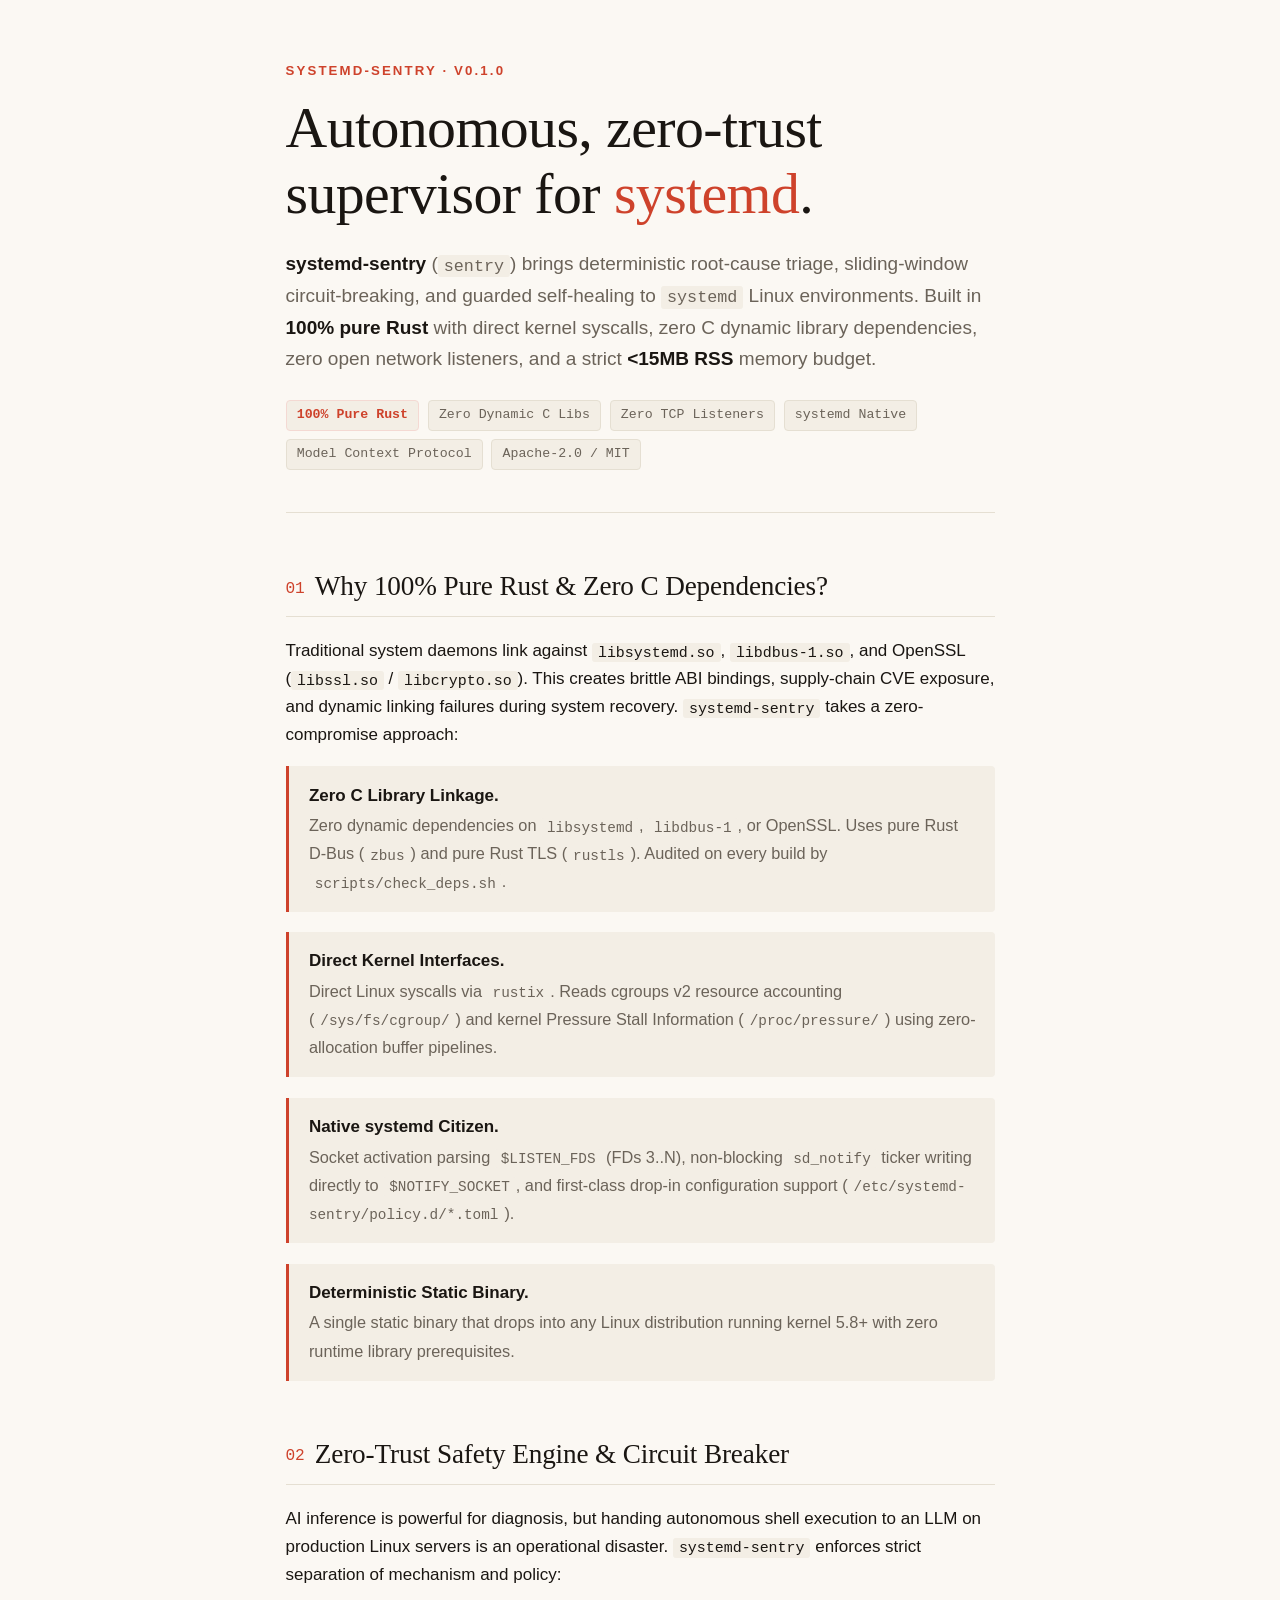
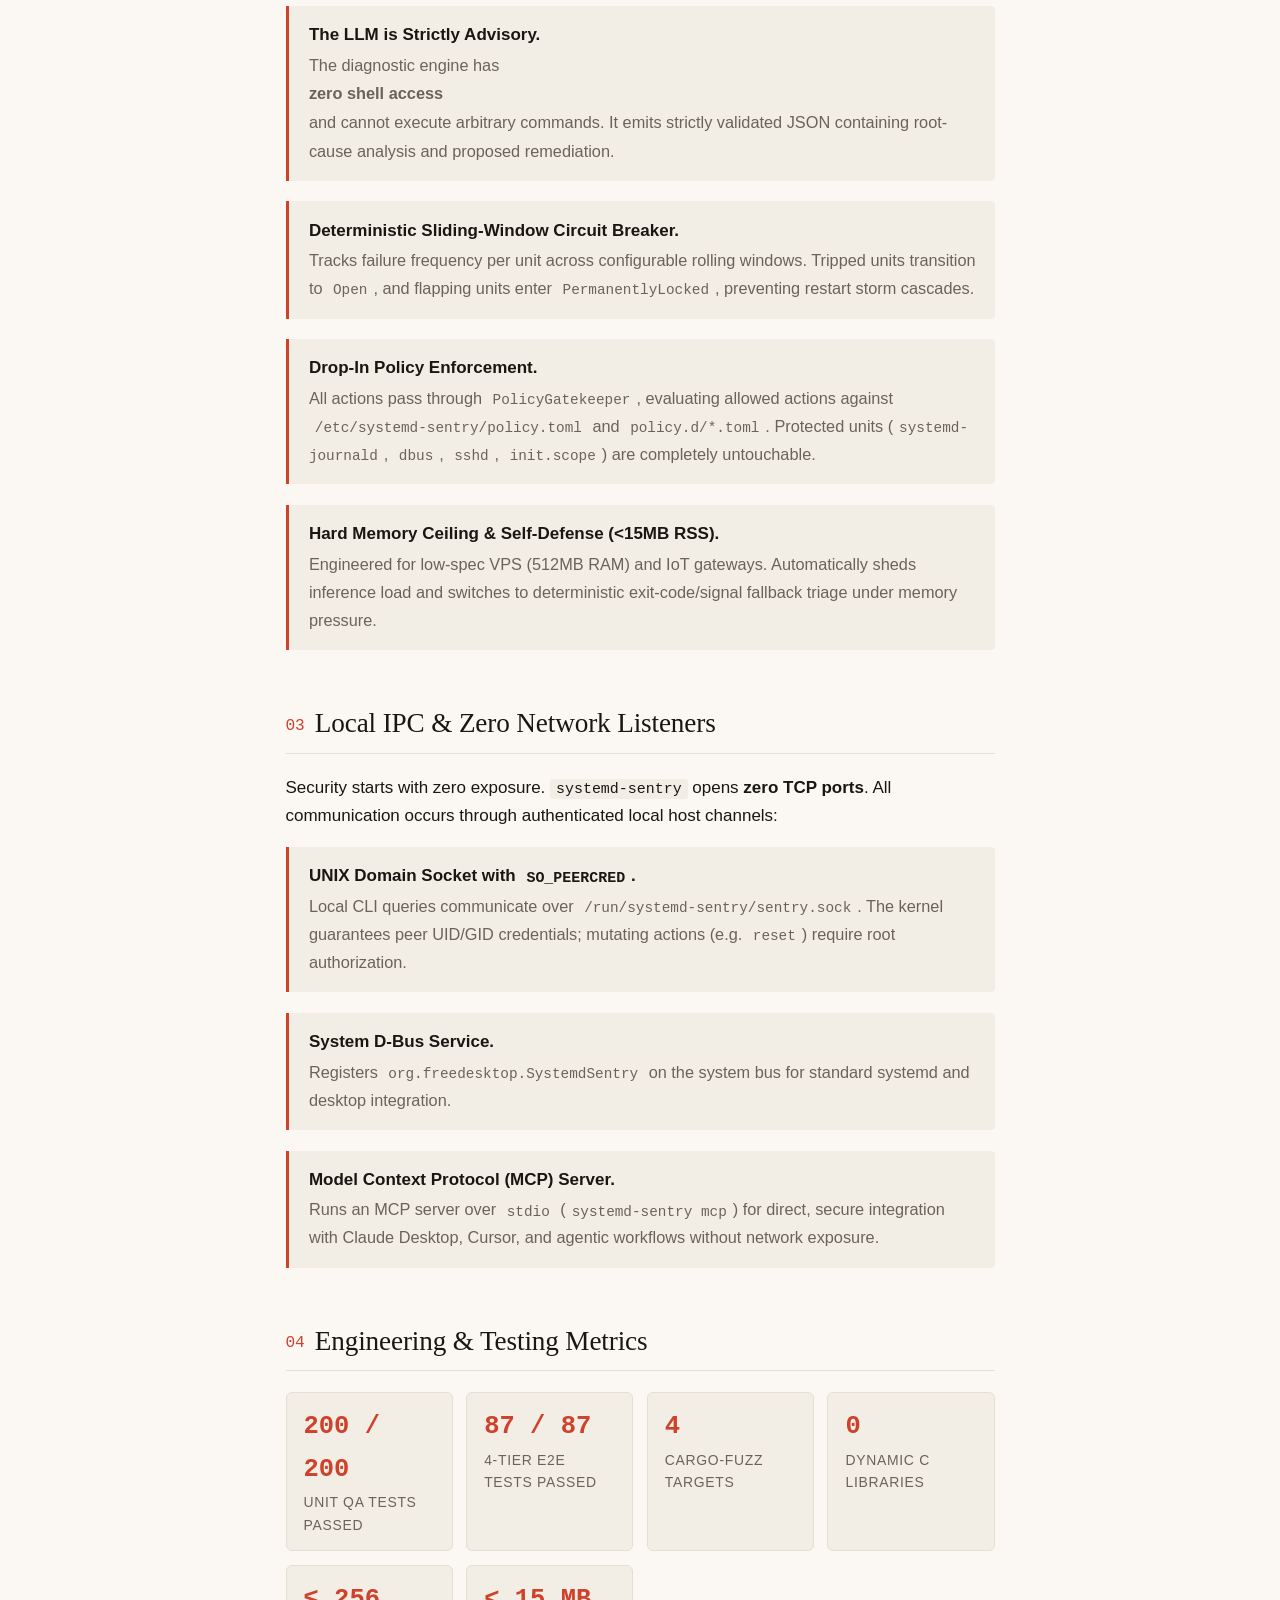
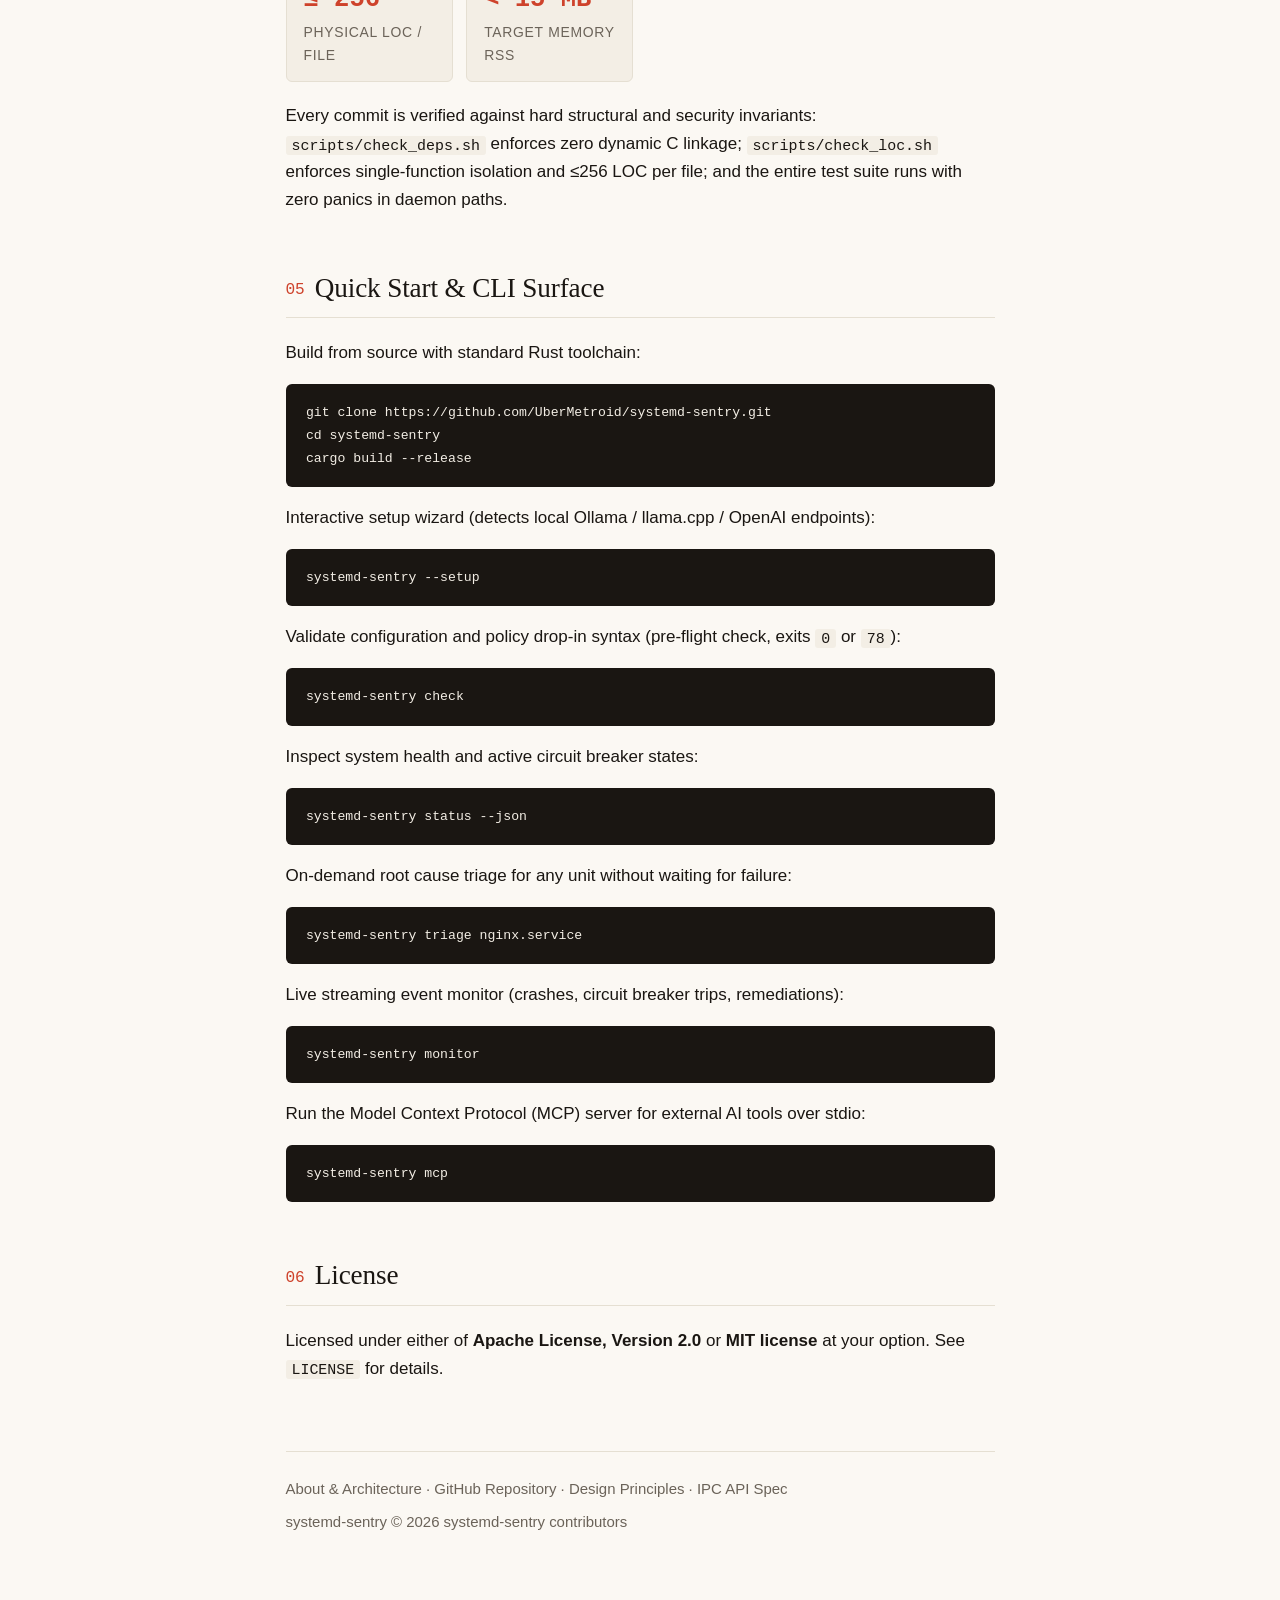
==== site/index.html @ e68948fe "feat(site,safety): build GitHub Pages website, safety engine, and drop-in policy system" ====
<!DOCTYPE html>
<html lang="en">
<head>
  <meta charset="UTF-8">
  <meta name="viewport" content="width=device-width, initial-scale=1">
  <title>systemd-sentry — autonomous zero-trust supervisor for systemd</title>
  <meta name="description" content="Autonomous, zero-trust system supervisor written in 100% pure Rust for systemd-managed Linux environments. Deterministic circuit-breaking, root-cause triage, and guarded self-healing.">
  <link rel="stylesheet" href="style.css">
  <link rel="icon" type="image/svg+xml" href="favicon.svg">
</head>
<body>
  <div class="wrap">

    <header class="hero">
      <p class="eyebrow">systemd-sentry · v0.1.0</p>
      <h1>Autonomous, zero-trust supervisor for <span class="accent">systemd</span>.</h1>
      <p class="lede">
        <strong>systemd-sentry</strong> (<code>sentry</code>) brings deterministic root-cause
        triage, sliding-window circuit-breaking, and guarded self-healing to <code>systemd</code>
        Linux environments. Built in <strong>100% pure Rust</strong> with direct kernel syscalls,
        zero C dynamic library dependencies, zero open network listeners, and a strict
        <strong>&lt;15MB RSS</strong> memory budget.
      </p>
      <div class="badge-bar">
        <span class="highlight">100% Pure Rust</span>
        <span>Zero Dynamic C Libs</span>
        <span>Zero TCP Listeners</span>
        <span>systemd Native</span>
        <span>Model Context Protocol</span>
        <span>Apache-2.0 / MIT</span>
      </div>
    </header>

    <section>
      <h2><span class="num">01</span>Why 100% Pure Rust & Zero C Dependencies?</h2>
      <p>
        Traditional system daemons link against <code>libsystemd.so</code>, <code>libdbus-1.so</code>,
        and OpenSSL (<code>libssl.so</code> / <code>libcrypto.so</code>). This creates brittle ABI bindings,
        supply-chain CVE exposure, and dynamic linking failures during system recovery.
        <code>systemd-sentry</code> takes a zero-compromise approach:
      </p>
      <ul class="benefits">
        <li>
          <strong>Zero C Library Linkage.</strong>
          <span>Zero dynamic dependencies on <code>libsystemd</code>, <code>libdbus-1</code>,
          or OpenSSL. Uses pure Rust D-Bus (<code>zbus</code>) and pure Rust TLS
          (<code>rustls</code>). Audited on every build by <code>scripts/check_deps.sh</code>.</span>
        </li>
        <li>
          <strong>Direct Kernel Interfaces.</strong>
          <span>Direct Linux syscalls via <code>rustix</code>. Reads cgroups v2 resource accounting
          (<code>/sys/fs/cgroup/</code>) and kernel Pressure Stall Information (<code>/proc/pressure/</code>)
          using zero-allocation buffer pipelines.</span>
        </li>
        <li>
          <strong>Native systemd Citizen.</strong>
          <span>Socket activation parsing <code>$LISTEN_FDS</code> (FDs 3..N), non-blocking
          <code>sd_notify</code> ticker writing directly to <code>$NOTIFY_SOCKET</code>, and
          first-class drop-in configuration support (<code>/etc/systemd-sentry/policy.d/*.toml</code>).</span>
        </li>
        <li>
          <strong>Deterministic Static Binary.</strong>
          <span>A single static binary that drops into any Linux distribution running kernel 5.8+
          with zero runtime library prerequisites.</span>
        </li>
      </ul>
    </section>

    <section>
      <h2><span class="num">02</span>Zero-Trust Safety Engine & Circuit Breaker</h2>
      <p>
        AI inference is powerful for diagnosis, but handing autonomous shell execution to an LLM
        on production Linux servers is an operational disaster. <code>systemd-sentry</code> enforces
        strict separation of mechanism and policy:
      </p>
      <ul class="benefits">
        <li>
          <strong>The LLM is Strictly Advisory.</strong>
          <span>The diagnostic engine has <strong>zero shell access</strong> and cannot execute arbitrary
          commands. It emits strictly validated JSON containing root-cause analysis and proposed remediation.</span>
        </li>
        <li>
          <strong>Deterministic Sliding-Window Circuit Breaker.</strong>
          <span>Tracks failure frequency per unit across configurable rolling windows. Tripped units
          transition to <code>Open</code>, and flapping units enter <code>PermanentlyLocked</code>,
          preventing restart storm cascades.</span>
        </li>
        <li>
          <strong>Drop-In Policy Enforcement.</strong>
          <span>All actions pass through <code>PolicyGatekeeper</code>, evaluating allowed actions against
          <code>/etc/systemd-sentry/policy.toml</code> and <code>policy.d/*.toml</code>. Protected units
          (<code>systemd-journald</code>, <code>dbus</code>, <code>sshd</code>, <code>init.scope</code>)
          are completely untouchable.</span>
        </li>
        <li>
          <strong>Hard Memory Ceiling &amp; Self-Defense (&lt;15MB RSS).</strong>
          <span>Engineered for low-spec VPS (512MB RAM) and IoT gateways. Automatically sheds inference
          load and switches to deterministic exit-code/signal fallback triage under memory pressure.</span>
        </li>
      </ul>
    </section>

    <section>
      <h2><span class="num">03</span>Local IPC &amp; Zero Network Listeners</h2>
      <p>
        Security starts with zero exposure. <code>systemd-sentry</code> opens <strong>zero TCP ports</strong>.
        All communication occurs through authenticated local host channels:
      </p>
      <ul class="benefits">
        <li>
          <strong>UNIX Domain Socket with <code>SO_PEERCRED</code>.</strong>
          <span>Local CLI queries communicate over <code>/run/systemd-sentry/sentry.sock</code>.
          The kernel guarantees peer UID/GID credentials; mutating actions (e.g. <code>reset</code>)
          require root authorization.</span>
        </li>
        <li>
          <strong>System D-Bus Service.</strong>
          <span>Registers <code>org.freedesktop.SystemdSentry</code> on the system bus for standard
          systemd and desktop integration.</span>
        </li>
        <li>
          <strong>Model Context Protocol (MCP) Server.</strong>
          <span>Runs an MCP server over <code>stdio</code> (<code>systemd-sentry mcp</code>) for direct,
          secure integration with Claude Desktop, Cursor, and agentic workflows without network exposure.</span>
        </li>
      </ul>
    </section>

    <section>
      <h2><span class="num">04</span>Engineering &amp; Testing Metrics</h2>
      <div class="metrics-grid">
        <div class="metric-card">
          <div class="val">200 / 200</div>
          <div class="lbl">Unit QA Tests Passed</div>
        </div>
        <div class="metric-card">
          <div class="val">87 / 87</div>
          <div class="lbl">4-Tier E2E Tests Passed</div>
        </div>
        <div class="metric-card">
          <div class="val">4</div>
          <div class="lbl">cargo-fuzz Targets</div>
        </div>
        <div class="metric-card">
          <div class="val">0</div>
          <div class="lbl">Dynamic C Libraries</div>
        </div>
        <div class="metric-card">
          <div class="val">&le; 256</div>
          <div class="lbl">Physical LOC / File</div>
        </div>
        <div class="metric-card">
          <div class="val">&lt; 15 MB</div>
          <div class="lbl">Target Memory RSS</div>
        </div>
      </div>
      <p>
        Every commit is verified against hard structural and security invariants:
        <code>scripts/check_deps.sh</code> enforces zero dynamic C linkage;
        <code>scripts/check_loc.sh</code> enforces single-function isolation and &le;256 LOC per file;
        and the entire test suite runs with zero panics in daemon paths.
      </p>
    </section>

    <section>
      <h2><span class="num">05</span>Quick Start &amp; CLI Surface</h2>
      <p>Build from source with standard Rust toolchain:</p>
<pre><code>git clone https://github.com/UberMetroid/systemd-sentry.git
cd systemd-sentry
cargo build --release</code></pre>

      <p>Interactive setup wizard (detects local Ollama / llama.cpp / OpenAI endpoints):</p>
<pre><code>systemd-sentry --setup</code></pre>

      <p>Validate configuration and policy drop-in syntax (pre-flight check, exits <code>0</code> or <code>78</code>):</p>
<pre><code>systemd-sentry check</code></pre>

      <p>Inspect system health and active circuit breaker states:</p>
<pre><code>systemd-sentry status --json</code></pre>

      <p>On-demand root cause triage for any unit without waiting for failure:</p>
<pre><code>systemd-sentry triage nginx.service</code></pre>

      <p>Live streaming event monitor (crashes, circuit breaker trips, remediations):</p>
<pre><code>systemd-sentry monitor</code></pre>

      <p>Run the Model Context Protocol (MCP) server for external AI tools over stdio:</p>
<pre><code>systemd-sentry mcp</code></pre>
    </section>

    <section>
      <h2><span class="num">06</span>License</h2>
      <p>
        Licensed under either of <strong>Apache License, Version 2.0</strong> or
        <strong>MIT license</strong> at your option. See <code>LICENSE</code> for details.
      </p>
    </section>

    <footer class="site">
      <div>
        <a href="about.html">About &amp; Architecture</a> &middot;
        <a href="https://github.com/UberMetroid/systemd-sentry">GitHub Repository</a> &middot;
        <a href="https://github.com/UberMetroid/systemd-sentry/blob/main/docs/design_principles.md">Design Principles</a> &middot;
        <a href="https://github.com/UberMetroid/systemd-sentry/blob/main/docs/ipc_api.md">IPC API Spec</a>
      </div>
      <div>systemd-sentry &copy; 2026 systemd-sentry contributors</div>
    </footer>

  </div>
</body>
</html>
---- site/style.css ----
/* systemd-sentry site stylesheet
 * Inspired by glances-rs aesthetic: cream background, crimson accent, refined typography
 */

:root {
  --bg: #fbf8f3;
  --bg-soft: #f3eee5;
  --fg: #1a1612;
  --fg-muted: #6b6359;
  --border: #e5dfd2;
  --accent: #ce422b;
  --accent-soft: #f4d9d3;
  --code-bg: #1a1612;
  --code-fg: #f3eee5;
  --link: var(--accent);
  --max-width: 760px;
  --font-serif: Georgia, "Iowan Old Style", "Palatino Linotype", Palatino, "Times New Roman", serif;
  --font-sans: -apple-system, BlinkMacSystemFont, "Segoe UI", Roboto, "Helvetica Neue", Arial, sans-serif;
  --font-mono: ui-monospace, SFMono-Regular, "SF Mono", Menlo, Consolas, "Liberation Mono", monospace;
}

*, *::before, *::after { box-sizing: border-box; }

html { font-size: 17px; }

body {
  margin: 0;
  background: var(--bg);
  color: var(--fg);
  font-family: var(--font-sans);
  line-height: 1.65;
  -webkit-font-smoothing: antialiased;
  -moz-osx-font-smoothing: grayscale;
}

.wrap {
  max-width: var(--max-width);
  margin: 0 auto;
  padding: 3.5rem 1.5rem 5rem;
}

/* ---------- Hero ---------- */
.hero {
  border-bottom: 1px solid var(--border);
  padding-bottom: 2.5rem;
  margin-bottom: 3rem;
}
.hero .eyebrow {
  font-family: var(--font-sans);
  font-size: 0.78rem;
  letter-spacing: 0.16em;
  text-transform: uppercase;
  color: var(--accent);
  margin: 0 0 0.8rem;
  font-weight: 600;
}
.hero h1 {
  font-family: var(--font-serif);
  font-weight: 400;
  font-size: clamp(2.3rem, 5.8vw, 3.4rem);
  line-height: 1.15;
  margin: 0 0 1.2rem;
  letter-spacing: -0.01em;
  color: var(--fg);
}
.hero h1 .accent { color: var(--accent); }
.hero .lede {
  font-size: 1.12rem;
  color: var(--fg-muted);
  max-width: 40em;
  margin: 0;
}
.hero .lede strong { color: var(--fg); font-weight: 600; }

/* ---------- Badges Bar ---------- */
.badge-bar {
  display: flex;
  flex-wrap: wrap;
  gap: 0.5rem;
  margin: 1.5rem 0 0;
}
.badge-bar span {
  font-family: var(--font-mono);
  font-size: 0.78rem;
  padding: 0.2rem 0.6rem;
  background: var(--bg-soft);
  border: 1px solid var(--border);
  border-radius: 4px;
  color: var(--fg-muted);
}
.badge-bar span.highlight {
  border-color: var(--accent-soft);
  color: var(--accent);
  font-weight: 600;
}

/* ---------- Sections ---------- */
section { margin-bottom: 3rem; }
section h2 {
  font-family: var(--font-serif);
  font-weight: 400;
  font-size: 1.6rem;
  letter-spacing: -0.005em;
  margin: 0 0 1.2rem;
  padding-bottom: 0.4rem;
  border-bottom: 1px solid var(--border);
}
section h2 .num {
  color: var(--accent);
  font-family: var(--font-mono);
  font-size: 0.95rem;
  margin-right: 0.6rem;
  vertical-align: 0.15em;
}

p { margin: 0 0 1rem; }
p:last-child { margin-bottom: 0; }

a {
  color: var(--link);
  text-decoration: none;
  border-bottom: 1px solid transparent;
  transition: border-color 0.15s ease;
}
a:hover { border-bottom-color: var(--accent); }

/* ---------- Benefits / Feature Grid ---------- */
.benefits {
  list-style: none;
  padding: 0;
  margin: 0;
  display: grid;
  grid-template-columns: 1fr;
  gap: 0.8rem;
}
.benefits li {
  padding: 0.9rem 1rem 0.9rem 1.2rem;
  background: var(--bg-soft);
  border-left: 3px solid var(--accent);
  border-radius: 0 4px 4px 0;
}
.benefits li strong {
  display: block;
  font-weight: 600;
  margin-bottom: 0.15rem;
}
.benefits li span {
  color: var(--fg-muted);
  font-size: 0.96rem;
}

/* ---------- Code blocks ---------- */
pre {
  background: var(--code-bg);
  color: var(--code-fg);
  padding: 1rem 1.2rem;
  border-radius: 6px;
  overflow-x: auto;
  font-family: var(--font-mono);
  font-size: 0.88rem;
  line-height: 1.55;
  margin: 0 0 1rem;
}
pre code { background: transparent; padding: 0; color: inherit; }
code {
  font-family: var(--font-mono);
  font-size: 0.88em;
  background: var(--bg-soft);
  padding: 0.1rem 0.35rem;
  border-radius: 3px;
}

/* ---------- Status & Metric Cards ---------- */
.metrics-grid {
  display: grid;
  grid-template-columns: repeat(auto-fit, minmax(160px, 1fr));
  gap: 0.8rem;
  margin: 1.2rem 0;
}
.metric-card {
  background: var(--bg-soft);
  border: 1px solid var(--border);
  padding: 0.8rem 1rem;
  border-radius: 6px;
}
.metric-card .val {
  font-family: var(--font-mono);
  font-size: 1.5rem;
  font-weight: 700;
  color: var(--accent);
}
.metric-card .lbl {
  font-size: 0.82rem;
  color: var(--fg-muted);
  text-transform: uppercase;
  letter-spacing: 0.05em;
}

/* ---------- Header & Navigation (about) ---------- */
.page-head {
  border-bottom: 1px solid var(--border);
  padding-bottom: 1.5rem;
  margin-bottom: 2.5rem;
  display: flex;
  align-items: baseline;
  justify-content: space-between;
  gap: 1rem;
  flex-wrap: wrap;
}
.page-head .back a {
  color: var(--accent);
  border-bottom: none;
  font-size: 0.88rem;
}
.page-head .back a:hover { border-bottom: 1px solid var(--accent); }
.page-head .tag {
  font-family: var(--font-mono);
  font-size: 0.78rem;
  color: var(--fg-muted);
}

h1 {
  font-family: var(--font-serif);
  font-weight: 400;
  font-size: clamp(2.1rem, 5.5vw, 3rem);
  line-height: 1.15;
  margin: 0 0 0.8rem;
}
h1 .accent { color: var(--accent); }

h3 {
  font-family: var(--font-serif);
  font-weight: 400;
  font-size: 1.25rem;
  margin: 1.8rem 0 0.8rem;
}

ul { padding-left: 1.4rem; }
li { margin-bottom: 0.4rem; }
li:last-child { margin-bottom: 0; }

/* ---------- Footer ---------- */
footer.site {
  margin-top: 4rem;
  padding-top: 1.5rem;
  border-top: 1px solid var(--border);
  font-size: 0.88rem;
  color: var(--fg-muted);
  display: flex;
  flex-wrap: wrap;
  gap: 0.5rem 1.5rem;
  justify-content: space-between;
}
footer.site a { color: var(--fg-muted); }
footer.site a:hover { color: var(--accent); border-bottom-color: var(--accent); }

@media (max-width: 540px) {
  html { font-size: 16px; }
  .wrap { padding: 2.5rem 1.1rem 3.5rem; }
  .hero h1 { font-size: 2.1rem; }
}
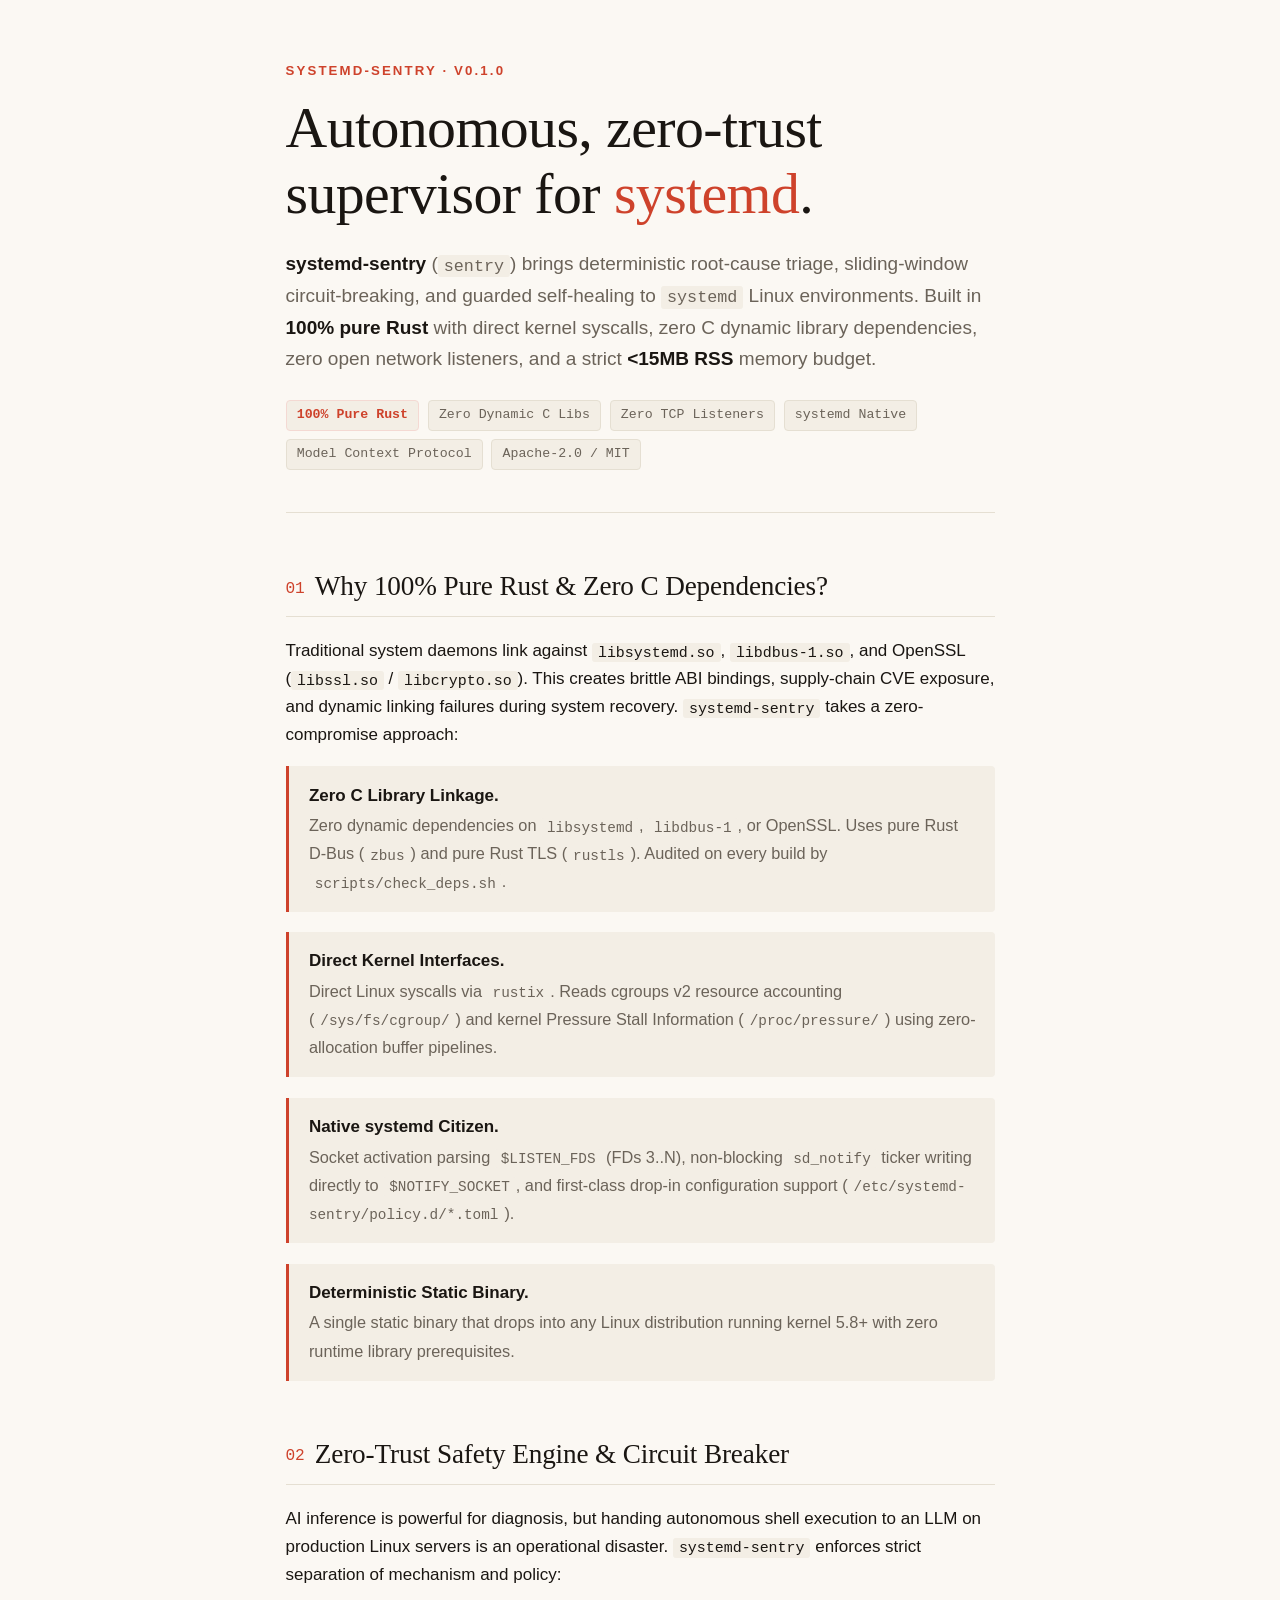
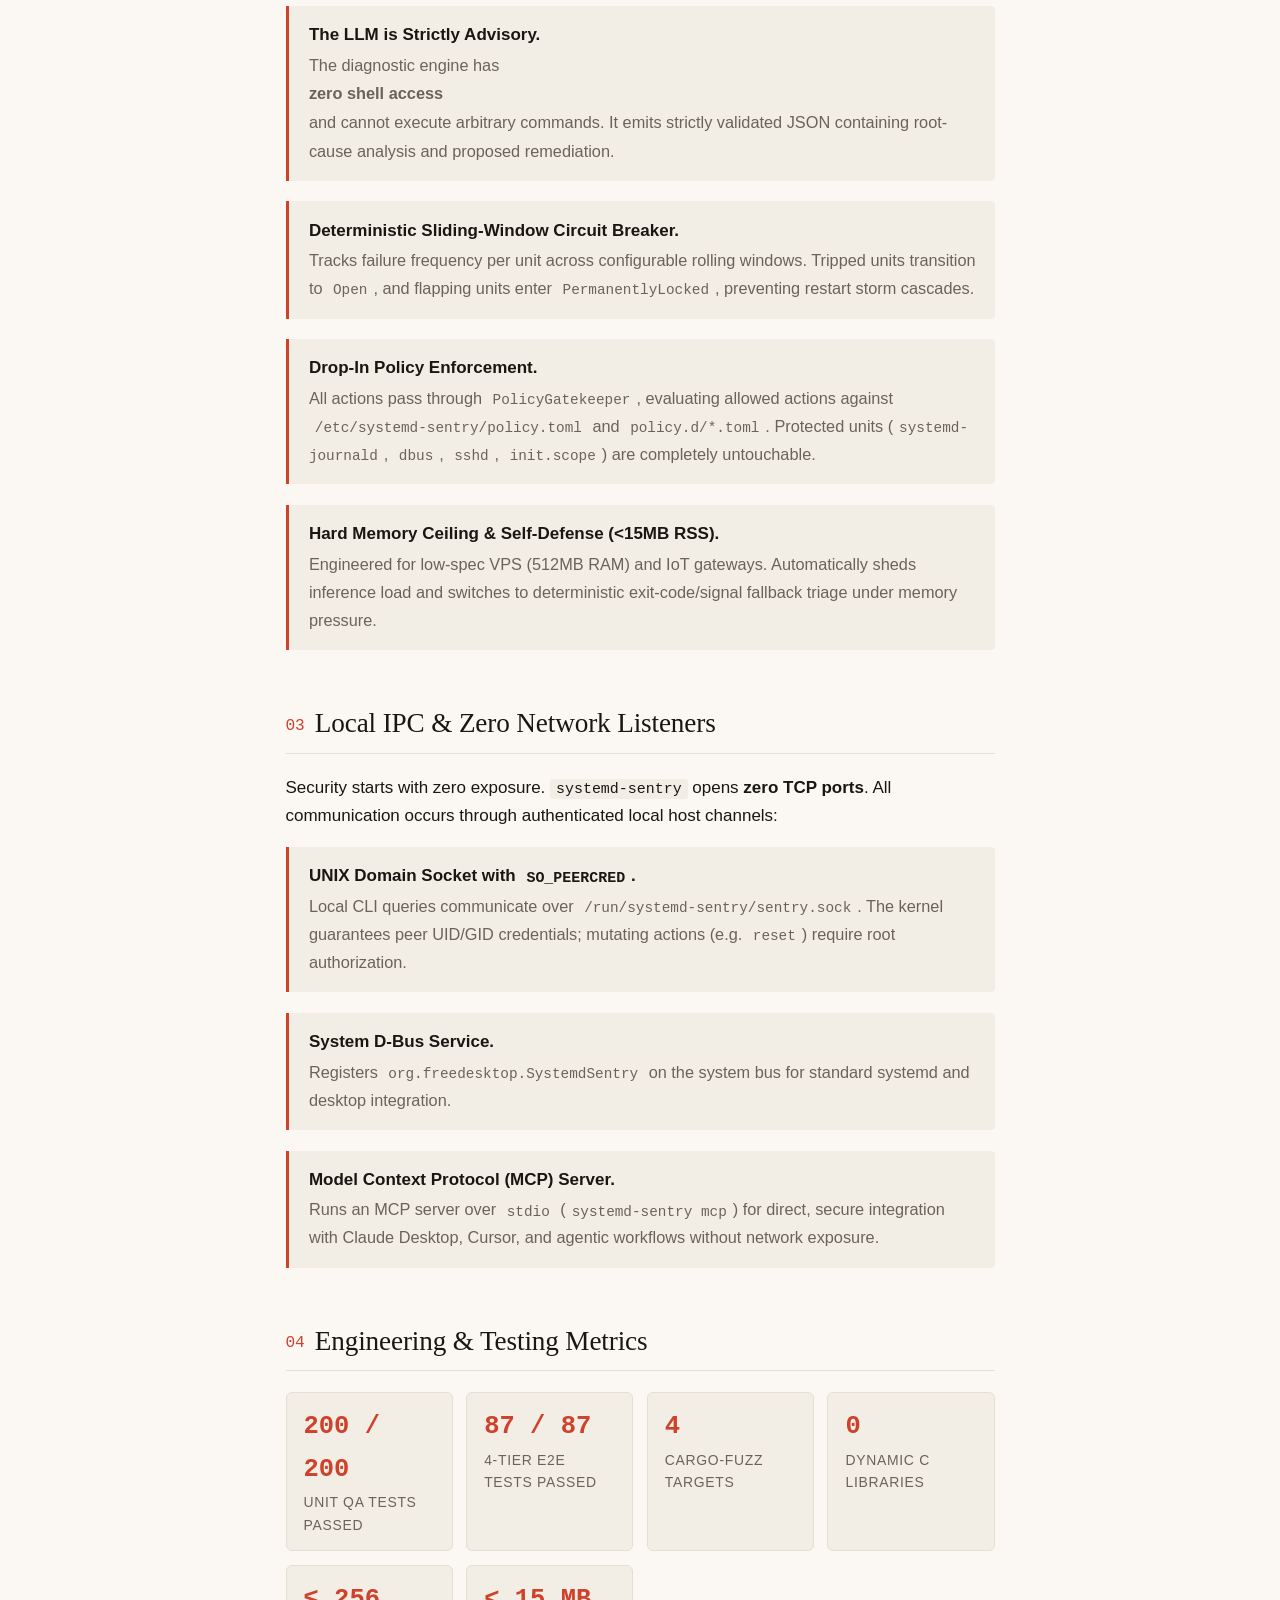
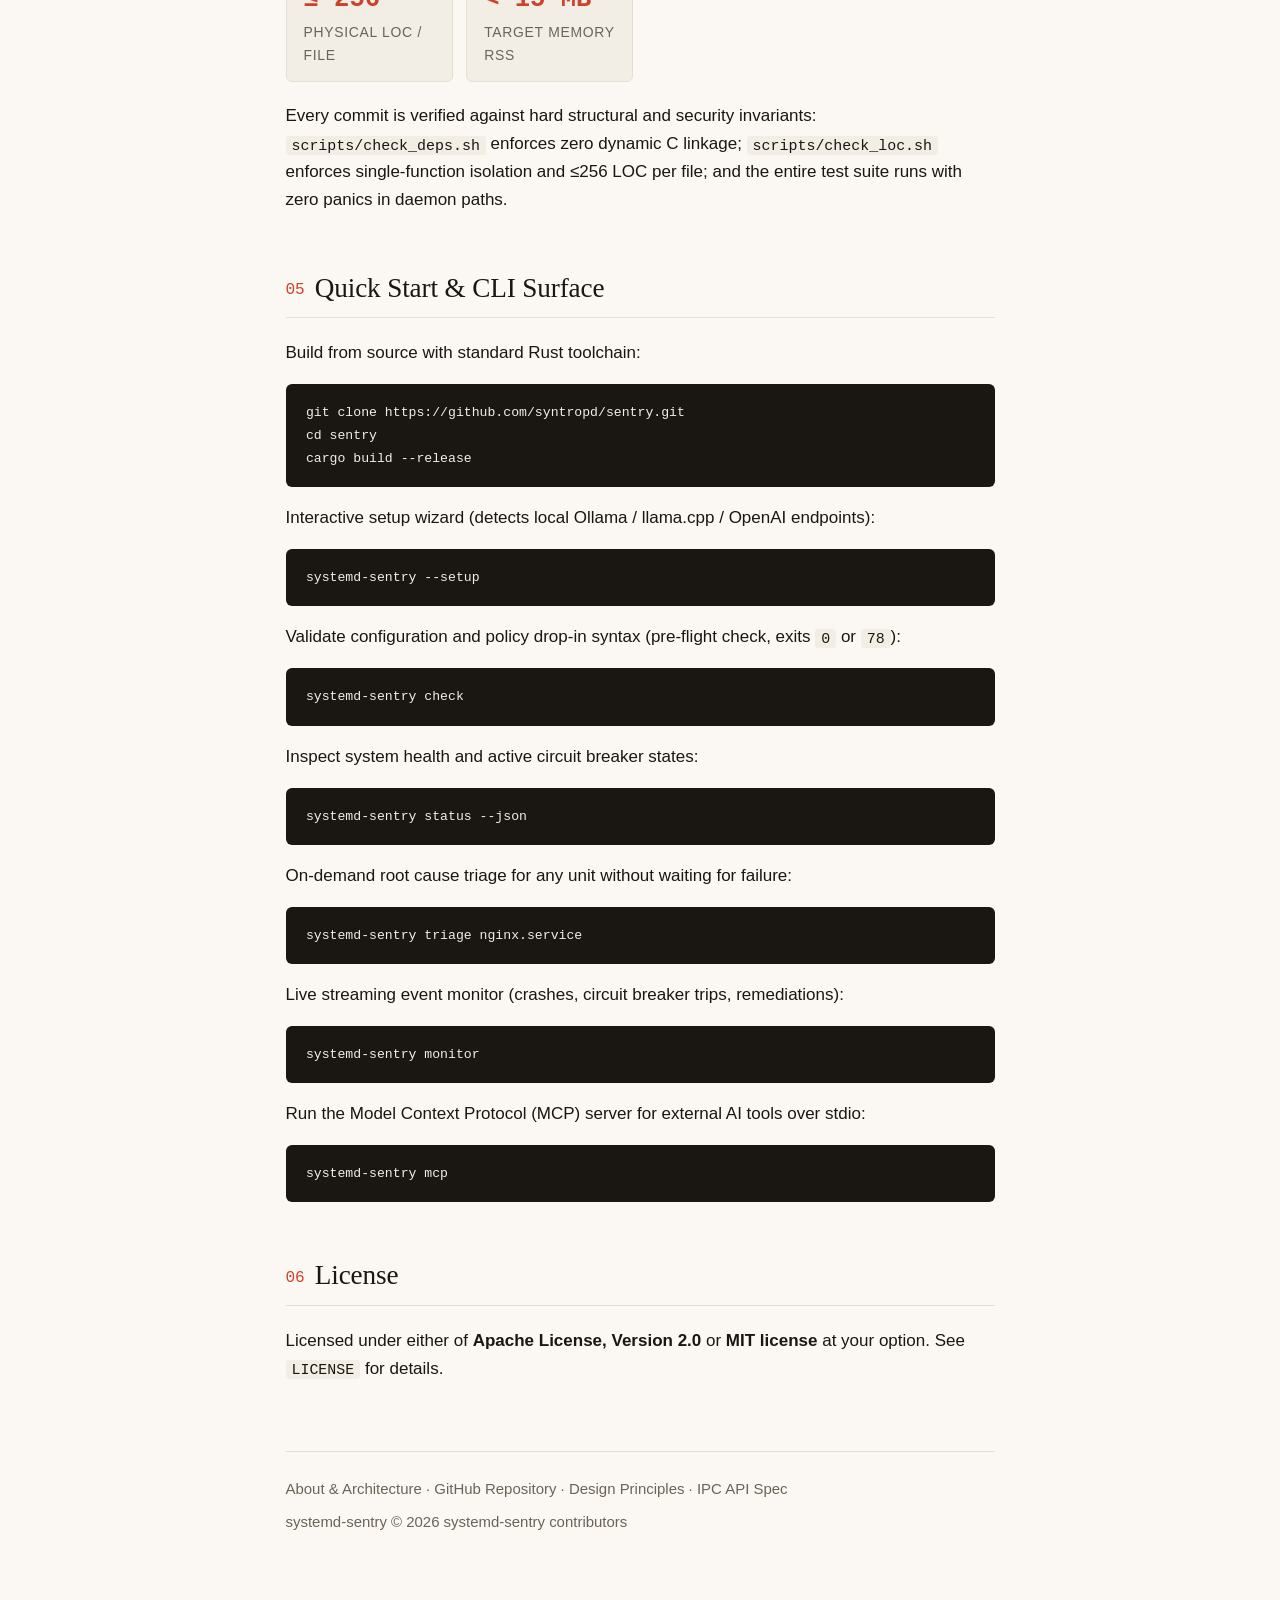
==== commit 8b5d2f77: "chore(rename): update repository URLs, documentation, and systemd units for syntropd/sentry" ====
--- a/site/index.html
+++ b/site/index.html
@@ -165,8 +165,8 @@
     <section>
       <h2><span class="num">05</span>Quick Start &amp; CLI Surface</h2>
       <p>Build from source with standard Rust toolchain:</p>
-<pre><code>git clone https://github.com/UberMetroid/systemd-sentry.git
-cd systemd-sentry
+<pre><code>git clone https://github.com/syntropd/sentry.git
+cd sentry
 cargo build --release</code></pre>
 
       <p>Interactive setup wizard (detects local Ollama / llama.cpp / OpenAI endpoints):</p>
@@ -199,9 +199,9 @@
     <footer class="site">
       <div>
         <a href="about.html">About &amp; Architecture</a> &middot;
-        <a href="https://github.com/UberMetroid/systemd-sentry">GitHub Repository</a> &middot;
-        <a href="https://github.com/UberMetroid/systemd-sentry/blob/main/docs/design_principles.md">Design Principles</a> &middot;
-        <a href="https://github.com/UberMetroid/systemd-sentry/blob/main/docs/ipc_api.md">IPC API Spec</a>
+        <a href="https://github.com/syntropd/sentry">GitHub Repository</a> &middot;
+        <a href="https://github.com/syntropd/sentry/blob/main/docs/design_principles.md">Design Principles</a> &middot;
+        <a href="https://github.com/syntropd/sentry/blob/main/docs/ipc_api.md">IPC API Spec</a>
       </div>
       <div>systemd-sentry &copy; 2026 systemd-sentry contributors</div>
     </footer>
